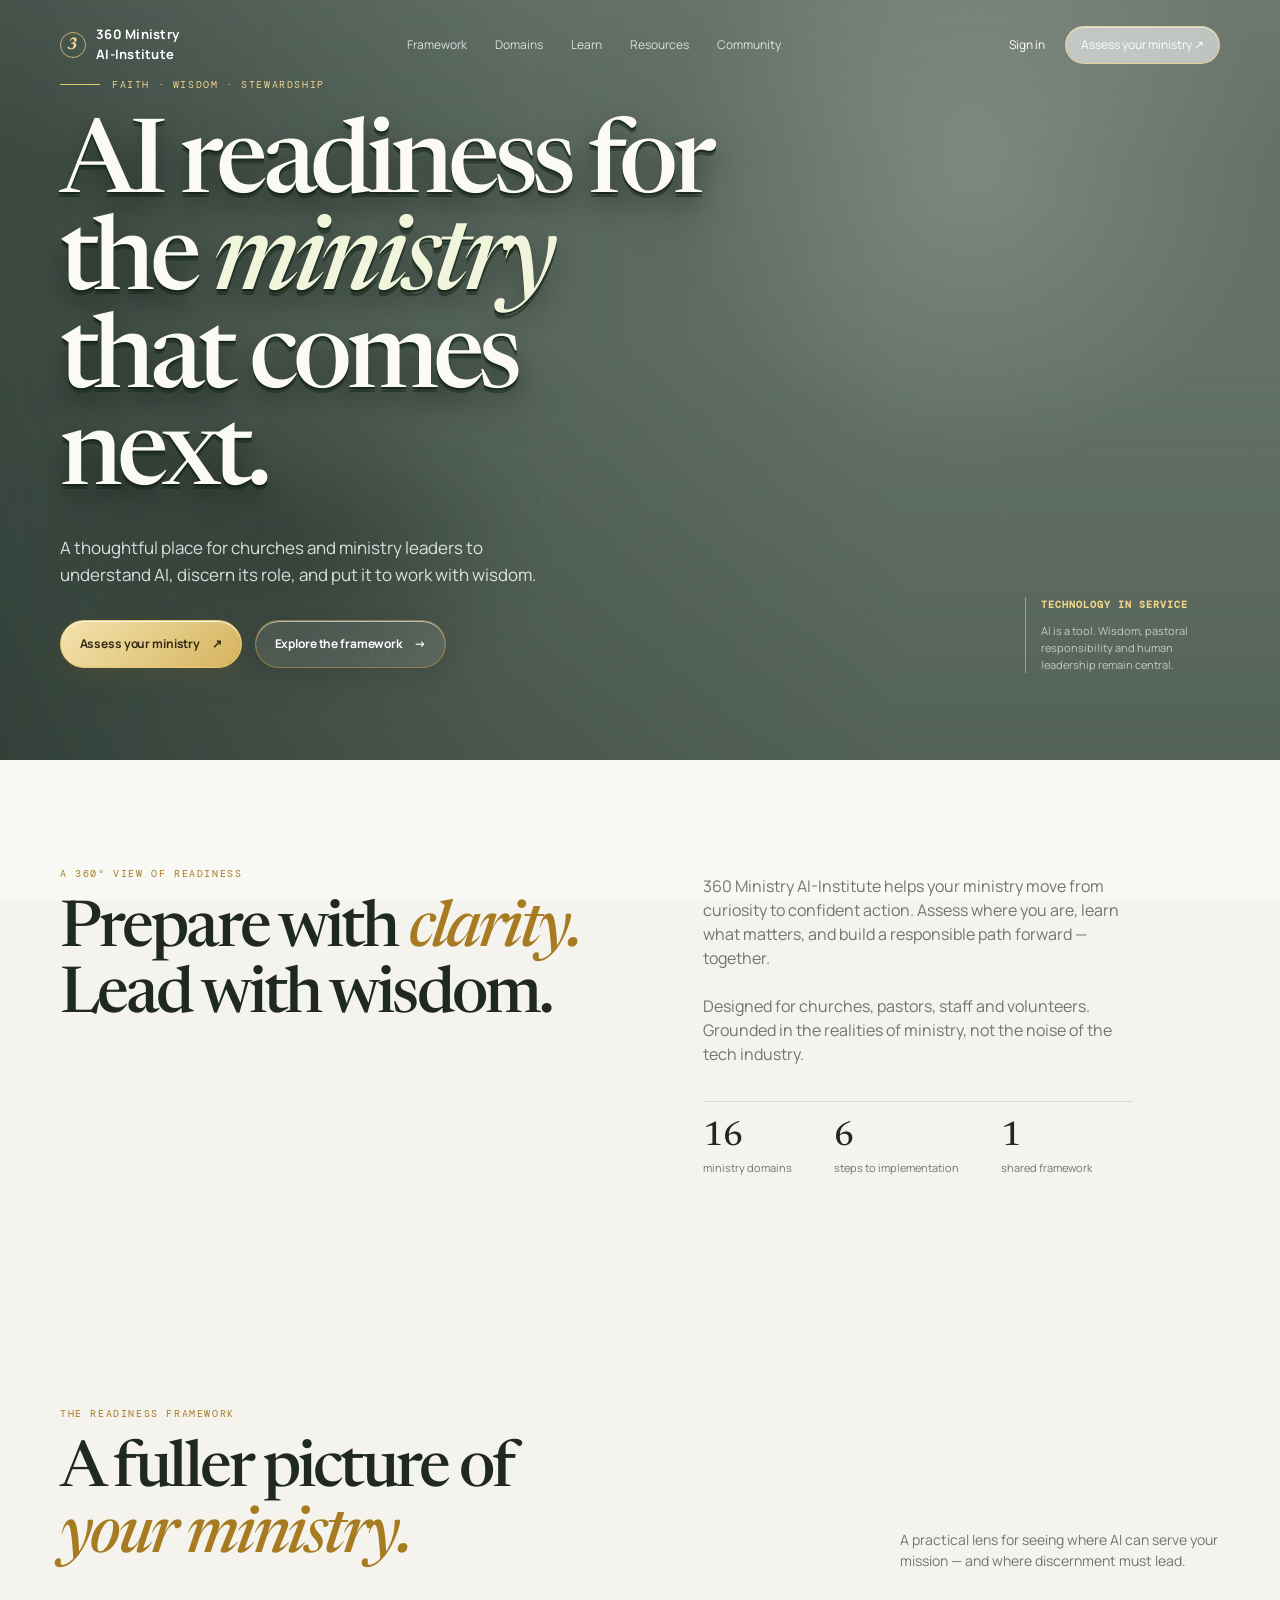
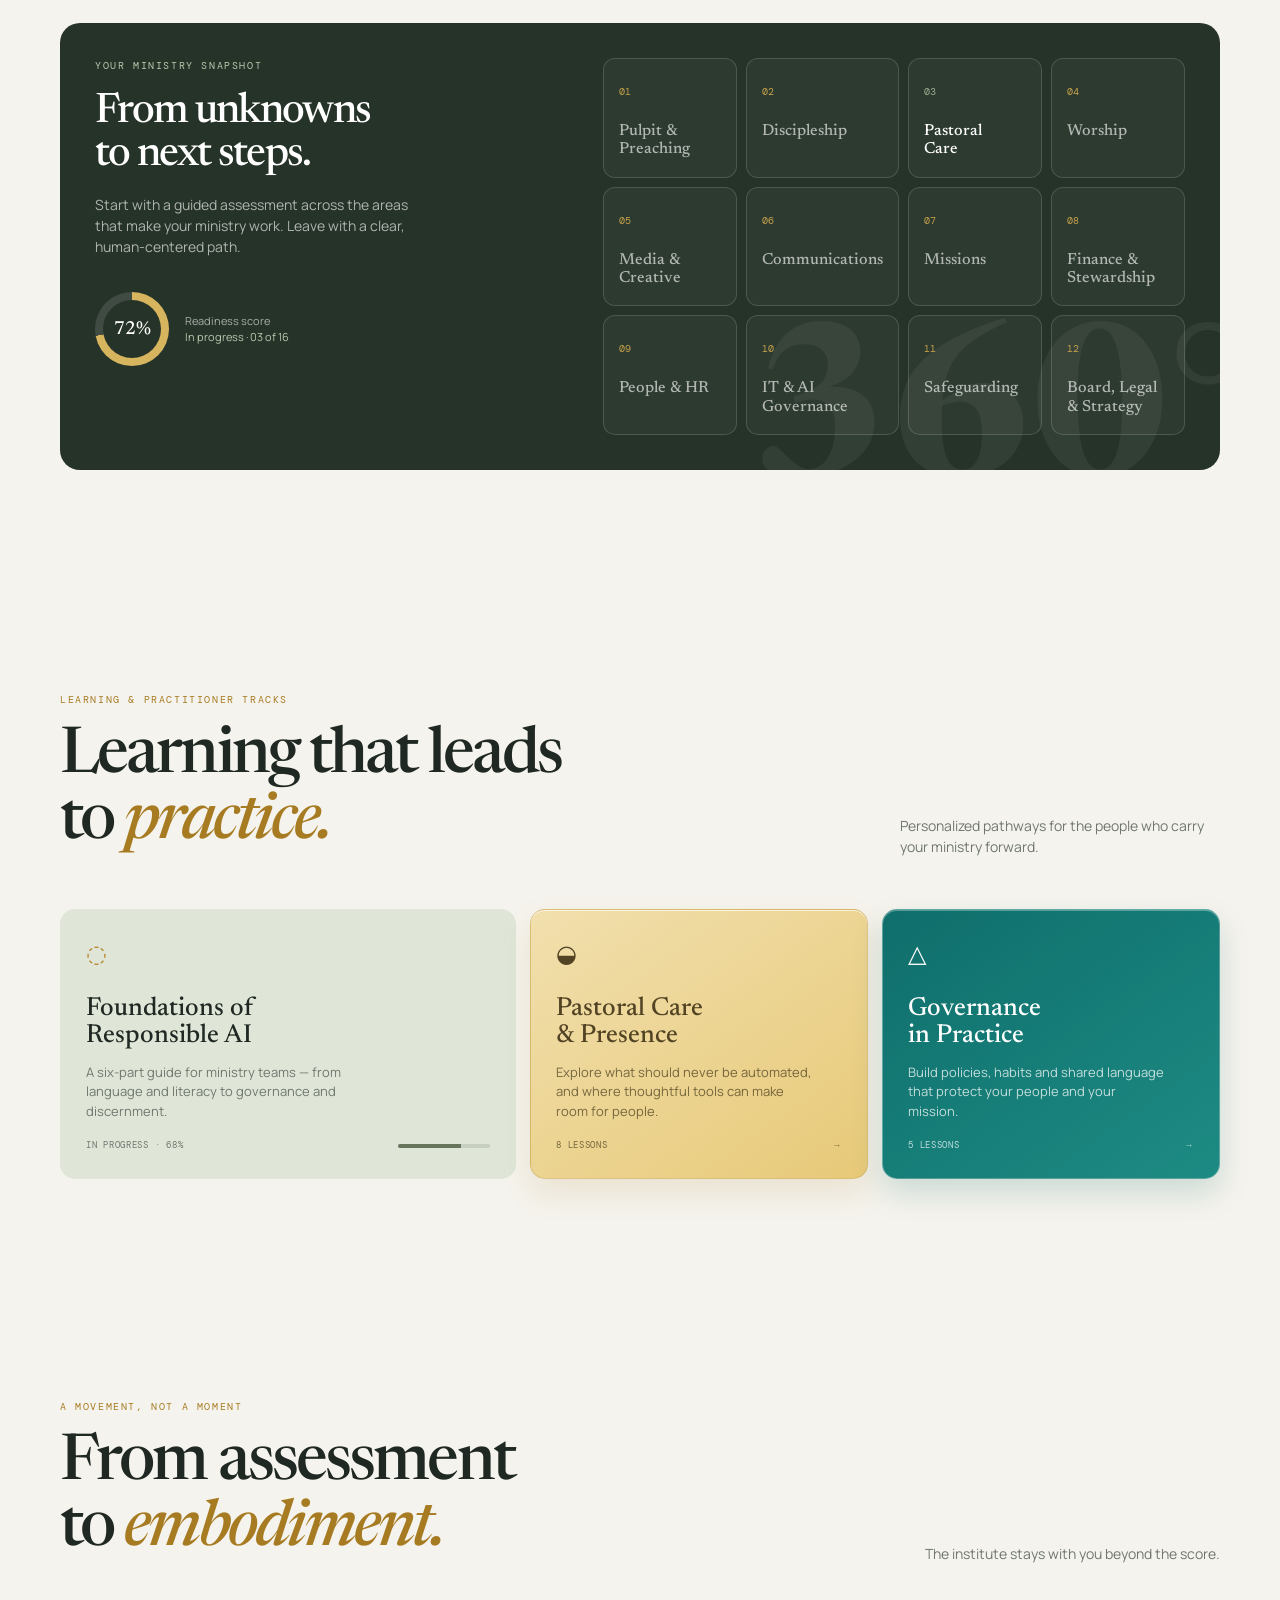
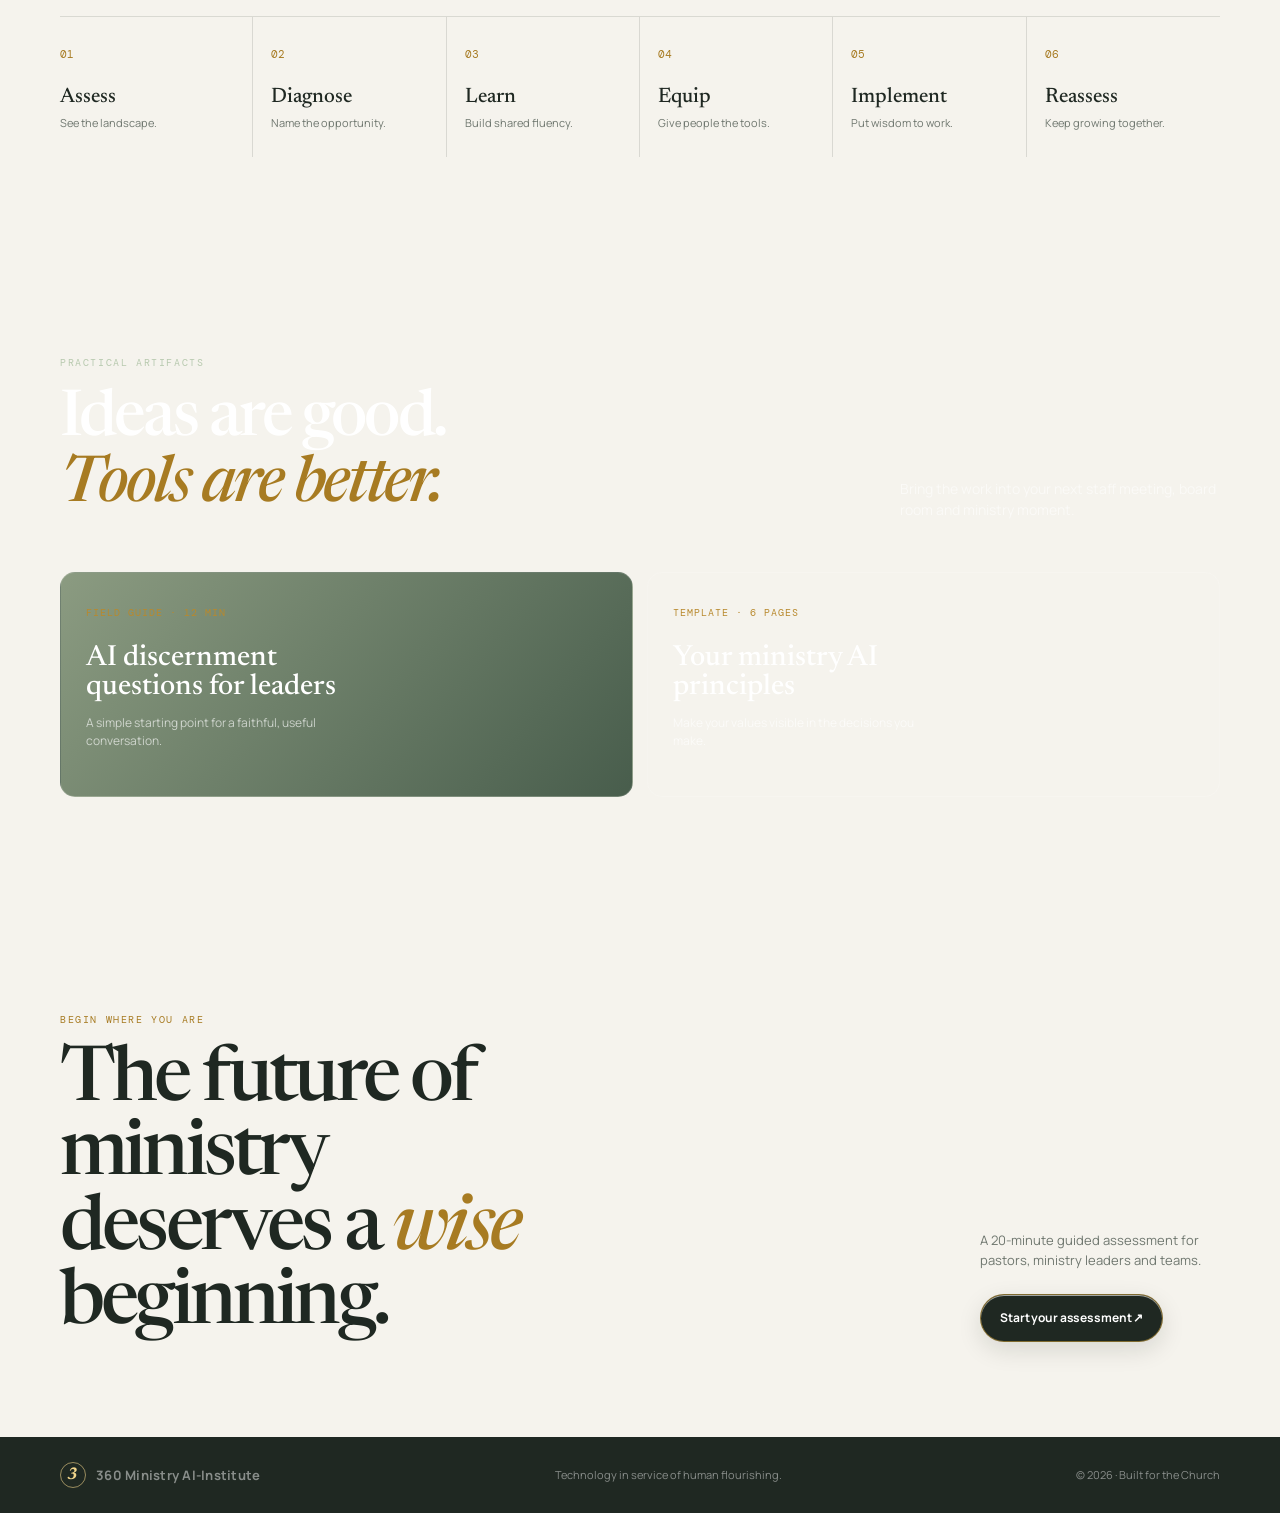
==== index.html @ 53f73e96 "Rename index (10).html to index.html" ====
<!doctype html>
<html lang="en">
<head>
  <meta charset="UTF-8" />
  <meta name="viewport" content="width=device-width, initial-scale=1.0" />
  <title>360 Ministry AI-Institute</title>
  <meta name="description" content="AI readiness for the ministry that comes next." />
  <link rel="preconnect" href="https://fonts.googleapis.com">
  <link rel="preconnect" href="https://fonts.gstatic.com" crossorigin>
  <link href="https://fonts.googleapis.com/css2?family=DM+Mono:wght@400;500&family=Manrope:wght@400;500;600;700&family=Newsreader:opsz,wght@6..72,400;6..72,500;6..72,600;6..72,700&display=swap&display=swap" rel="stylesheet">
  <link rel="stylesheet" href="styles.css">
</head>
<body>
  <header class="hero" id="top">
    <nav><div class="wrap nav-in"><a class="brand" href="#top"><span class="brand-mark">3</span><span>360 Ministry<br>AI-Institute</span></a><div class="links"><a href="#framework">Framework</a><a href="#domains">Domains</a><a href="#learn">Learn</a><a href="#resources">Resources</a><a href="#community">Community</a></div><div class="nav-actions"><a href="#learn">Sign in</a><a class="nav-cta" href="#assess">Assess your ministry ↗</a></div></div></nav>
    <div class="wrap hero-content"><div class="hero-copy"><div class="hero-kicker eyebrow">Faith · Wisdom · Stewardship</div><h1>AI readiness for the <em>ministry</em> that comes next.</h1><p class="hero-desc">A thoughtful place for churches and ministry leaders to understand AI, discern its role, and put it to work with wisdom.</p><div class="actions"><a href="#assess" class="btn btn-primary">Assess your ministry <span>↗</span></a><a href="#framework" class="btn btn-ghost">Explore the framework <span>→</span></a></div></div><div class="hero-note"><strong>Technology in service</strong>AI is a tool. Wisdom, pastoral responsibility and human leadership remain central.</div></div>
  </header>
  <main>
    <section class="intro" id="community"><div class="wrap intro-grid"><div><div class="eyebrow">A 360° view of readiness</div><h2>Prepare with <em>clarity.</em><br>Lead with wisdom.</h2></div><div class="intro-copy"><p>360 Ministry AI-Institute helps your ministry move from curiosity to confident action. Assess where you are, learn what matters, and build a responsible path forward — together.</p><p>Designed for churches, pastors, staff and volunteers. Grounded in the realities of ministry, not the noise of the tech industry.</p><div class="mini-stat"><div><strong>16</strong><span>ministry domains</span></div><div><strong>6</strong><span>steps to implementation</span></div><div><strong>1</strong><span>shared framework</span></div></div></div></div></section>
    <section class="framework" id="framework"><div class="wrap"><div class="section-head"><div><div class="eyebrow">The readiness framework</div><h2>A fuller picture of<br><em>your ministry.</em></h2></div><div class="sub">A practical lens for seeing where AI can serve your mission — and where discernment must lead.</div></div><div class="framework-card"><div><div class="eyebrow" style="color:#b7c9ae">Your ministry snapshot</div><h3>From unknowns<br>to next steps.</h3><p>Start with a guided assessment across the areas that make your ministry work. Leave with a clear, human-centered path.</p><div class="score"><div class="score-ring"><b>72%</b></div><small>Readiness score<br><span style="color:#b7c9ae">In progress · 03 of 16</span></small></div></div><div class="domains" id="domains"><div class="domain"><span class="domain-num">01</span><p>Pulpit &<br>Preaching</p></div><div class="domain"><span class="domain-num">02</span><p>Discipleship</p></div><div class="domain"><span class="domain-num">03</span><p>Pastoral<br>Care</p></div><div class="domain"><span class="domain-num">04</span><p>Worship</p></div><div class="domain"><span class="domain-num">05</span><p>Media &<br>Creative</p></div><div class="domain"><span class="domain-num">06</span><p>Communications</p></div><div class="domain"><span class="domain-num">07</span><p>Missions</p></div><div class="domain"><span class="domain-num">08</span><p>Finance &<br>Stewardship</p></div><div class="domain"><span class="domain-num">09</span><p>People & HR</p></div><div class="domain"><span class="domain-num">10</span><p>IT & AI<br>Governance</p></div><div class="domain"><span class="domain-num">11</span><p>Safeguarding</p></div><div class="domain"><span class="domain-num">12</span><p>Board, Legal<br>& Strategy</p></div></div></div></div></section>
    <section class="tracks" id="learn"><div class="wrap"><div class="section-head"><div><div class="eyebrow">Learning & practitioner tracks</div><h2>Learning that leads<br>to <em>practice.</em></h2></div><div class="sub">Personalized pathways for the people who carry your ministry forward.</div></div><div class="track-grid"><article class="track feature"><div class="track-icon">◌</div><h3>Foundations of<br>Responsible AI</h3><p>A six-part guide for ministry teams — from language and literacy to governance and discernment.</p><div class="track-foot"><span>In progress · 68%</span><span class="progress"><i></i></span></div></article><article class="track"><div class="track-icon">◒</div><h3>Pastoral Care<br>& Presence</h3><p>Explore what should never be automated, and where thoughtful tools can make room for people.</p><div class="track-foot"><span>8 lessons</span><span>→</span></div></article><article class="track"><div class="track-icon">△</div><h3>Governance<br>in Practice</h3><p>Build policies, habits and shared language that protect your people and your mission.</p><div class="track-foot"><span>5 lessons</span><span>→</span></div></article></div></div></section>
    <section class="steps"><div class="wrap"><div class="section-head"><div><div class="eyebrow">A movement, not a moment</div><h2>From assessment<br>to <em>embodiment.</em></h2></div><div class="sub">The institute stays with you beyond the score.</div></div><div class="step-grid"><div class="step"><span class="step-num">01</span><h4>Assess</h4><p>See the landscape.</p></div><div class="step"><span class="step-num">02</span><h4>Diagnose</h4><p>Name the opportunity.</p></div><div class="step"><span class="step-num">03</span><h4>Learn</h4><p>Build shared fluency.</p></div><div class="step"><span class="step-num">04</span><h4>Equip</h4><p>Give people the tools.</p></div><div class="step"><span class="step-num">05</span><h4>Implement</h4><p>Put wisdom to work.</p></div><div class="step"><span class="step-num">06</span><h4>Reassess</h4><p>Keep growing together.</p></div></div></div></section>
    <section class="artifacts" id="resources"><div class="wrap"><div class="section-head"><div><div class="eyebrow" style="color:#b7c9ae">Practical artifacts</div><h2>Ideas are good.<br><em>Tools are better.</em></h2></div><div class="sub" style="color:rgba(255,255,255,.56)">Bring the work into your next staff meeting, board room and ministry moment.</div></div><div class="artifact-grid"><article class="artifact"><span class="tag">FIELD GUIDE · 12 MIN</span><h3>AI discernment questions for leaders</h3><p>A simple starting point for a faithful, useful conversation.</p></article><article class="artifact"><span class="tag">TEMPLATE · 6 PAGES</span><h3>Your ministry AI principles</h3><p>Make your values visible in the decisions you make.</p></article></div></div></section>
    <section class="cta" id="assess"><div class="wrap cta-in"><div><div class="eyebrow">Begin where you are</div><h2>The future of ministry<br>deserves a <em>wise</em> beginning.</h2></div><div class="cta-side">A 20-minute guided assessment for pastors, ministry leaders and teams.<br><a class="btn" href="#top" onclick="alert('Assessment preview coming next.')">Start your assessment ↗</a></div></div></section>
  </main>
  <footer class="footer"><div class="wrap footer-in"><div class="brand"><span class="brand-mark">3</span><span>360 Ministry AI-Institute</span></div><span>Technology in service of human flourishing.</span><span>© 2026 · Built for the Church</span></div></footer>
<script>
const observer = new IntersectionObserver((entries)=>entries.forEach((entry)=>{ if(entry.isIntersecting){ entry.target.classList.add('is-visible'); observer.unobserve(entry.target); } }),{threshold:.12});
document.querySelectorAll('.intro-grid,.framework-card,.track,.step,.artifact,.cta-in').forEach((el,i)=>{el.classList.add('reveal');el.style.transitionDelay=(Math.min(i%4,3)*55)+'ms';observer.observe(el)});
const hero = document.querySelector('.hero:before');
window.addEventListener('scroll',()=>{const y=Math.min(window.scrollY,520);document.documentElement.style.setProperty('--hero-shift',(y*.055)+'px');document.documentElement.style.setProperty('--title-y',(y*-.018)+'px')},{passive:true});
const heroEl=document.querySelector('.hero'); heroEl.addEventListener('pointermove',(e)=>{const r=heroEl.getBoundingClientRect(); const x=((e.clientX-r.left)/r.width-.5)*10; const y=((e.clientY-r.top)/r.height-.5)*6; document.documentElement.style.setProperty('--title-x',x+'px'); document.documentElement.style.setProperty('--title-y',(-Math.min(window.scrollY,520)*.018+y)+'px')}); heroEl.addEventListener('pointerleave',()=>{document.documentElement.style.setProperty('--title-x','0px')});
</script></body>
</html>
---- styles.css ----
:root{--ink:#1f2822;--muted:#6f776f;--paper:#f5f3ed;--cream:#ece9df;--line:rgba(31,40,34,.13);--olive:#66755c;--moss:#9eae91;--white:#fbfaf6;--ease:cubic-bezier(.23,1,.32,1)}
    *{box-sizing:border-box}html{scroll-behavior:smooth}body{margin:0;background:var(--paper);color:var(--ink);font-family:'Manrope',sans-serif;line-height:1.5}a{color:inherit;text-decoration:none}button{font:inherit;cursor:pointer} .wrap{width:min(1160px,calc(100% - 48px));margin:auto}
    .eyebrow{font-family:'DM Mono',monospace;text-transform:uppercase;letter-spacing:.16em;font-size:10px;color:var(--muted)}
    nav{position:absolute;z-index:5;top:0;left:0;right:0;padding:25px 0;color:#fff}.nav-in{display:flex;align-items:center;justify-content:space-between}.brand{display:flex;align-items:center;gap:10px;font-size:13px;font-weight:700;letter-spacing:.02em}.brand-mark{width:26px;height:26px;border:1px solid rgba(255,255,255,.55);border-radius:50%;display:grid;place-items:center;font-family:'Newsreader',serif;font-style:italic;font-size:17px}.links{display:flex;gap:28px;font-size:12px;color:rgba(255,255,255,.78)}.links a:hover{color:#fff}.nav-actions{display:flex;align-items:center;gap:20px;font-size:12px}.nav-cta{border:1px solid rgba(255,255,255,.55);padding:9px 15px;border-radius:999px;background:rgba(255,255,255,.56);backdrop-filter:blur(15px);box-shadow:inset 0 1px 0 rgba(255,255,255,.46);transition:.2s var(--ease)}.nav-cta:hover{background:#fff;color:var(--ink)}
    .hero{min-height:760px;position:relative;overflow:hidden;color:#fff;background:#66746a}.hero:before{content:"";position:absolute;inset:0;background-image:linear-gradient(90deg,rgba(13,26,21,.48) 0%,rgba(13,26,21,.16) 40%,rgba(13,26,21,.02) 70%),linear-gradient(0deg,rgba(12,24,18,.18),transparent 55%),url('assets/hero-coastal-sheep.jpeg');background-size:cover;background-position:center center;filter:saturate(1.08) contrast(1.02);transform:translate3d(0,var(--hero-shift,0px),0) scale(1.025);will-change:transform}.hero:after{content:"";position:absolute;inset:0;background:radial-gradient(circle at 76% 22%,rgba(255,255,255,.16),transparent 27%),linear-gradient(180deg,rgba(255,255,255,.06),transparent 22%);pointer-events:none}.hero-content{position:relative;z-index:1;min-height:760px;display:flex;align-items:flex-end;padding-bottom:92px}.hero-copy{max-width:660px;position:relative}.hero-copy:after{content:"";position:absolute;z-index:-1;left:-34px;bottom:-28px;width:520px;height:300px;background:radial-gradient(ellipse,rgba(13,24,17,.28),transparent 68%);filter:blur(18px);pointer-events:none}.hero-kicker{display:flex;align-items:center;gap:12px;margin-bottom:28px;color:rgba(33,49,39,.74)}.hero-kicker:before{content:"";width:40px;height:1px;background:rgba(255,255,255,.62)}h1{font-family:'Newsreader',serif;font-size:clamp(56px,8vw,106px);line-height:.95;letter-spacing:-.055em;font-weight:500;margin:0 0 26px;max-width:700px;color:#fbfaf4;text-shadow:0 2px 0 rgba(18,35,22,.82),0 5px 0 rgba(18,35,22,.48),0 13px 24px rgba(5,18,10,.38),0 25px 48px rgba(5,18,10,.22);transform:translate3d(var(--title-x,0px),var(--title-y,0px),0);transition:transform .12s ease-out;will-change:transform}h1 em{font-weight:500;color:#f1f5db;text-shadow:0 2px 0 rgba(18,35,22,.84),0 6px 0 rgba(18,35,22,.50),0 14px 28px rgba(5,18,10,.40)}.hero-desc{font-size:17px;line-height:1.55;color:rgba(255,255,255,.82);max-width:500px;margin:0 0 32px}.actions{display:flex;gap:12px;flex-wrap:wrap}.btn{position:relative;isolation:isolate;overflow:hidden;border:1px solid rgba(255,255,255,.48);border-radius:999px;padding:14px 19px;display:inline-flex;align-items:center;gap:12px;font-size:12px;font-weight:700;letter-spacing:-.01em;background:rgba(255,255,255,.16);backdrop-filter:blur(18px) saturate(135%);-webkit-backdrop-filter:blur(18px) saturate(135%);box-shadow:inset 0 1px 0 rgba(255,255,255,.58),inset 0 -1px 0 rgba(24,40,27,.12),0 8px 24px rgba(16,25,18,.12);transition:transform .16s var(--ease),background .2s,box-shadow .2s}.btn:before{content:"";position:absolute;z-index:-1;inset:-40% 48% -40% -30%;background:linear-gradient(115deg,transparent,rgba(255,255,255,.62),transparent);transform:translateX(-120%) rotate(12deg);transition:transform .5s var(--ease)}.btn:hover:before{transform:translateX(260%) rotate(12deg)}.btn:active{transform:scale(.97)}.btn-primary{background:rgba(250,249,242,.78);color:var(--ink);border-color:rgba(255,255,255,.72)}.btn-primary:hover{background:rgba(255,255,255,.92);transform:translateY(-2px);box-shadow:inset 0 1px 0 #fff,0 12px 28px rgba(12,22,14,.18)}.btn-ghost{color:#fff;background:rgba(255,255,255,.10)}.btn-ghost:hover{background:rgba(255,255,255,.22);transform:translateY(-2px)}.hero-note{position:absolute;right:0;bottom:87px;width:195px;font-size:11px;color:rgba(255,255,255,.65);line-height:1.55;border-left:1px solid rgba(255,255,255,.38);padding-left:15px}.hero-note strong{display:block;color:#fff;font-family:'DM Mono';font-size:10px;letter-spacing:.1em;text-transform:uppercase;margin-bottom:9px}
    .intro{padding:106px 0 118px;background-image:linear-gradient(rgba(249,250,245,.90),rgba(249,250,245,.90)),url('assets/pinterest-tropical-white.jpg');background-size:cover;background-position:center;background-attachment:fixed}.reveal{opacity:0;transform:translateY(24px);transition:opacity .75s var(--ease),transform .75s var(--ease)}.reveal.is-visible{opacity:1;transform:none}.intro-grid{display:grid;grid-template-columns:1.05fr 1fr;gap:100px;align-items:start}.intro h2,.section-head h2{font:500 clamp(38px,5vw,66px)/1.03 'Newsreader',serif;letter-spacing:-.045em;margin:18px 0 0}.intro h2 em,.section-head h2 em{color:var(--olive)}.intro-copy{padding-top:8px;color:var(--muted);font-size:16px;max-width:430px}.intro-copy p{margin:0 0 24px}.mini-stat{border-top:1px solid var(--line);padding-top:18px;display:flex;gap:42px;margin-top:35px}.mini-stat strong{font:500 34px 'Newsreader';display:block;color:var(--ink)}.mini-stat span{font-size:11px;color:var(--muted)}
    .framework{background-image:linear-gradient(rgba(236,239,230,.88),rgba(236,239,230,.88)),url('assets/pinterest-tropical-white.jpg');background-size:cover;background-position:center;background-attachment:fixed;padding:110px 0}.section-head{display:flex;justify-content:space-between;align-items:flex-end;gap:40px;margin-bottom:52px}.section-head .sub{max-width:320px;color:var(--muted);font-size:14px}.framework-card{background:#263329;color:#fff;border-radius:20px;padding:35px;display:grid;grid-template-columns:1fr 1.3fr;gap:60px;overflow:hidden;position:relative}.framework-card:after{content:"360°";position:absolute;right:-26px;bottom:-60px;font:700 210px/1 'Newsreader';color:rgba(190,205,186,.08)}.framework-card h3{font:500 42px/1.02 'Newsreader';letter-spacing:-.04em;margin:18px 0}.framework-card p{color:rgba(255,255,255,.63);max-width:320px;font-size:14px}.score{display:flex;align-items:center;gap:16px;margin-top:35px}.score-ring{width:74px;height:74px;border-radius:50%;background:conic-gradient(var(--moss) 0 72%,rgba(255,255,255,.12) 72%);display:grid;place-items:center;position:relative}.score-ring:after{content:"";position:absolute;inset:8px;border-radius:50%;background:#263329}.score-ring b{position:relative;z-index:1;font:500 19px 'Newsreader'}.score small{font-size:11px;color:rgba(255,255,255,.6);max-width:120px}.domains{display:grid;grid-template-columns:repeat(4,1fr);gap:9px;position:relative;z-index:1}.domain{border:1px solid rgba(255,255,255,.15);border-radius:12px;padding:18px 15px;min-height:111px;background:rgba(255,255,255,.035);transition:.22s var(--ease)}.domain:hover{background:rgba(255,255,255,.1);transform:translateY(-3px)}.domain-num{font-family:'DM Mono';font-size:10px;color:var(--moss)}.domain p{font:500 16px/1.15 'Newsreader';margin:21px 0 0}
/* Ministry-specific color cues */
.domain:nth-child(3){background:linear-gradient(145deg,#0f6e6b,#155b5d);border-color:rgba(239,201,92,.72);box-shadow:inset 0 1px 0 rgba(255,255,255,.22),0 9px 24px rgba(15,110,107,.18)}
.domain:nth-child(3) .domain-num{color:#f3cf6c}.domain:nth-child(3) p{color:#fffdf2}
.track:nth-child(3){background:linear-gradient(145deg,#3f365e,#62507d);border-color:rgba(255,255,255,.22);box-shadow:inset 0 1px 0 rgba(255,255,255,.35),0 14px 30px rgba(63,54,94,.16)}
.track:nth-child(3) .track-icon,.track:nth-child(3) h3{color:#fff}.track:nth-child(3) p,.track:nth-child(3) .track-foot{color:rgba(255,255,255,.72)}
    .tracks{padding:112px 0;background-image:linear-gradient(rgba(248,249,244,.90),rgba(248,249,244,.90)),url('assets/pinterest-tropical-white.jpg');background-size:cover;background-position:center;background-attachment:fixed}.track-grid{display:grid;grid-template-columns:1.35fr 1fr 1fr;gap:14px}.track{border:1px solid var(--line);border-radius:15px;padding:25px;background:#fdfcf8;min-height:270px;display:flex;flex-direction:column;transition:.22s var(--ease)}.track:hover{transform:translateY(-5px);box-shadow:0 17px 35px rgba(40,50,40,.08)}.track.feature{background:#dfe6d8;border-color:transparent}.track-icon{font-size:24px;color:var(--olive);margin-bottom:25px}.track h3{font:500 26px/1.05 'Newsreader';margin:0 0 12px}.track p{font-size:13px;color:var(--muted);margin:0;max-width:260px}.track-foot{display:flex;justify-content:space-between;align-items:center;margin-top:auto;font-family:'DM Mono';font-size:9px;color:var(--muted);text-transform:uppercase;letter-spacing:.08em}.progress{width:92px;height:4px;background:rgba(31,40,34,.12);border-radius:10px;overflow:hidden}.progress i{display:block;height:100%;background:var(--olive);width:68%}
    .steps{padding:108px 0;background-image:linear-gradient(rgba(249,250,245,.90),rgba(249,250,245,.90)),url('assets/pinterest-tropical-white.jpg');background-size:cover;background-position:center;background-attachment:fixed}.step-grid{display:grid;grid-template-columns:repeat(6,1fr);gap:0;border-top:1px solid var(--line);margin-top:50px}.step{padding:23px 20px 0 0;border-right:1px solid var(--line);min-height:140px}.step:not(:first-child){padding-left:18px}.step:last-child{border-right:0}.step-num{font:11px 'DM Mono';color:var(--olive)}.step h4{font:500 21px 'Newsreader';margin:23px 0 7px}.step p{font-size:11px;color:var(--muted);margin:0;line-height:1.4}.artifacts{padding:90px 0 110px;background-image:linear-gradient(rgba(31,49,38,.88),rgba(31,49,38,.88)),url('assets/pinterest-tropical-white.jpg');background-size:cover;background-position:center;background-attachment:fixed;color:#fff}.artifact-grid{display:grid;grid-template-columns:1fr 1fr;gap:14px;margin-top:46px}.artifact{min-height:225px;border:1px solid rgba(255,255,255,.15);border-radius:15px;padding:25px;position:relative;overflow:hidden}.artifact:first-child{background:linear-gradient(130deg,#8b9b81,#485d4c)}.artifact h3{font:500 29px 'Newsreader';margin:22px 0 9px;max-width:290px}.artifact p{font-size:12px;color:rgba(255,255,255,.64);max-width:270px}.artifact .tag{font:10px 'DM Mono';letter-spacing:.1em;color:#d7e4d0}.cta{padding:105px 0 95px;background-image:linear-gradient(rgba(222,231,214,.90),rgba(222,231,214,.90)),url('assets/pinterest-tropical-white.jpg');background-size:cover;background-position:center;background-attachment:fixed}.cta-in{display:flex;justify-content:space-between;align-items:flex-end;gap:50px}.cta h2{font:500 clamp(42px,6vw,76px)/.98 'Newsreader';letter-spacing:-.05em;margin:18px 0 0;max-width:650px}.cta h2 em{color:var(--olive)}.cta-side{max-width:240px;color:var(--muted);font-size:13px}.cta .btn{background:var(--ink);color:#fff;margin-top:24px}.footer{background:var(--ink);color:#fff;padding:25px 0;font-size:11px}.footer-in{display:flex;justify-content:space-between;gap:20px;align-items:center}.footer .brand-mark{border-color:rgba(255,255,255,.35)}.footer span{color:rgba(255,255,255,.47)}
    @media(max-width:800px){.wrap{width:min(100% - 34px,560px)}.links{display:none}.hero,.hero-content{min-height:720px}.hero-note{display:none}.intro-grid,.framework-card,.track-grid,.artifact-grid,.cta-in{grid-template-columns:1fr;display:grid;gap:32px}.intro{padding:75px 0}.framework,.tracks,.steps{padding:78px 0}.section-head{display:block;margin-bottom:30px}.section-head .sub{margin-top:18px}.domains{grid-template-columns:repeat(2,1fr)}.step-grid{grid-template-columns:repeat(2,1fr);border-bottom:1px solid var(--line)}.step{border-bottom:1px solid var(--line);padding-bottom:22px}.step:nth-child(odd){padding-left:0}.step:nth-child(even){padding-left:18px}.step:nth-child(2){border-right:0}.step:nth-child(6){border-right:0}.footer-in{align-items:flex-start;flex-direction:column}.cta-in{display:block}.cta-side{margin-top:30px}}
    @media(prefers-reduced-motion:no-preference){.hero-copy{animation:rise .7s var(--ease) both}.hero-note{animation:rise .9s .15s var(--ease) both}@keyframes rise{from{opacity:0;transform:translateY(18px)}to{opacity:1;transform:none}}}
  /* Corrected learning track palette */
.track:nth-child(2){background:linear-gradient(145deg,#f1dfad,#e7c978);border-color:rgba(168,126,39,.28);box-shadow:inset 0 1px 0 rgba(255,255,255,.72),0 14px 30px rgba(168,126,39,.14)}
.track:nth-child(2) .track-icon,.track:nth-child(2) h3{color:#514323}.track:nth-child(2) p,.track:nth-child(2) .track-foot{color:rgba(67,55,25,.70)}
.track:nth-child(3){background:linear-gradient(145deg,#0f6e6b,#1d8b83);border-color:rgba(255,255,255,.30);box-shadow:inset 0 1px 0 rgba(255,255,255,.30),0 14px 30px rgba(15,110,107,.18)}
.track:nth-child(3) .track-icon,.track:nth-child(3) h3{color:#fff}.track:nth-child(3) p,.track:nth-child(3) .track-foot{color:rgba(255,255,255,.74)}
/* return the Pastoral Care framework domain tile to the standard system */
.domain:nth-child(3){background:rgba(255,255,255,.035);border-color:rgba(255,255,255,.15);box-shadow:none}.domain:nth-child(3) .domain-num{color:var(--moss)}.domain:nth-child(3) p{color:inherit}
/* Site-wide gold accent system */
:root{--gold:#c79b3b;--gold-light:#f1d58a;--gold-soft:#ead39a}
.eyebrow{color:#a77b22}
.hero .eyebrow{color:#f1d58a}
.hero-kicker:before{background:#e7c66f}
.brand-mark{border-color:rgba(241,213,138,.72);color:#f1d58a}
.nav-cta{border-color:rgba(241,213,138,.72)}
.nav-cta:hover{background:#f1d58a;color:#263329}
.btn{border-color:rgba(199,155,59,.58)}
.btn-primary{background:linear-gradient(135deg,#f4e3ad,#d6b45f);color:#332a16;border-color:#e5c775;box-shadow:inset 0 1px 0 rgba(255,255,255,.82),0 8px 24px rgba(145,105,25,.16)}
.btn-primary:hover{background:linear-gradient(135deg,#faedc4,#e0c16e);box-shadow:inset 0 1px 0 #fff,0 12px 28px rgba(145,105,25,.23)}
.btn-ghost:hover{border-color:#e5c775;color:#f5dda0;box-shadow:inset 0 1px 0 rgba(255,255,255,.25),0 8px 24px rgba(145,105,25,.14)}
.hero-note strong{color:#f1d58a}
.intro h2 em,.section-head h2 em,.cta h2 em{color:#a77b22}
.track-icon,.artifact .tag{color:#b8892d}
.score-ring{background:conic-gradient(#d7b45e 0 72%,rgba(255,255,255,.12) 72%)}
.step-num{color:#a77b22}
.domain-num{color:#c9a34c}
.footer .brand-mark{color:#f1d58a;border-color:rgba(241,213,138,.58)}
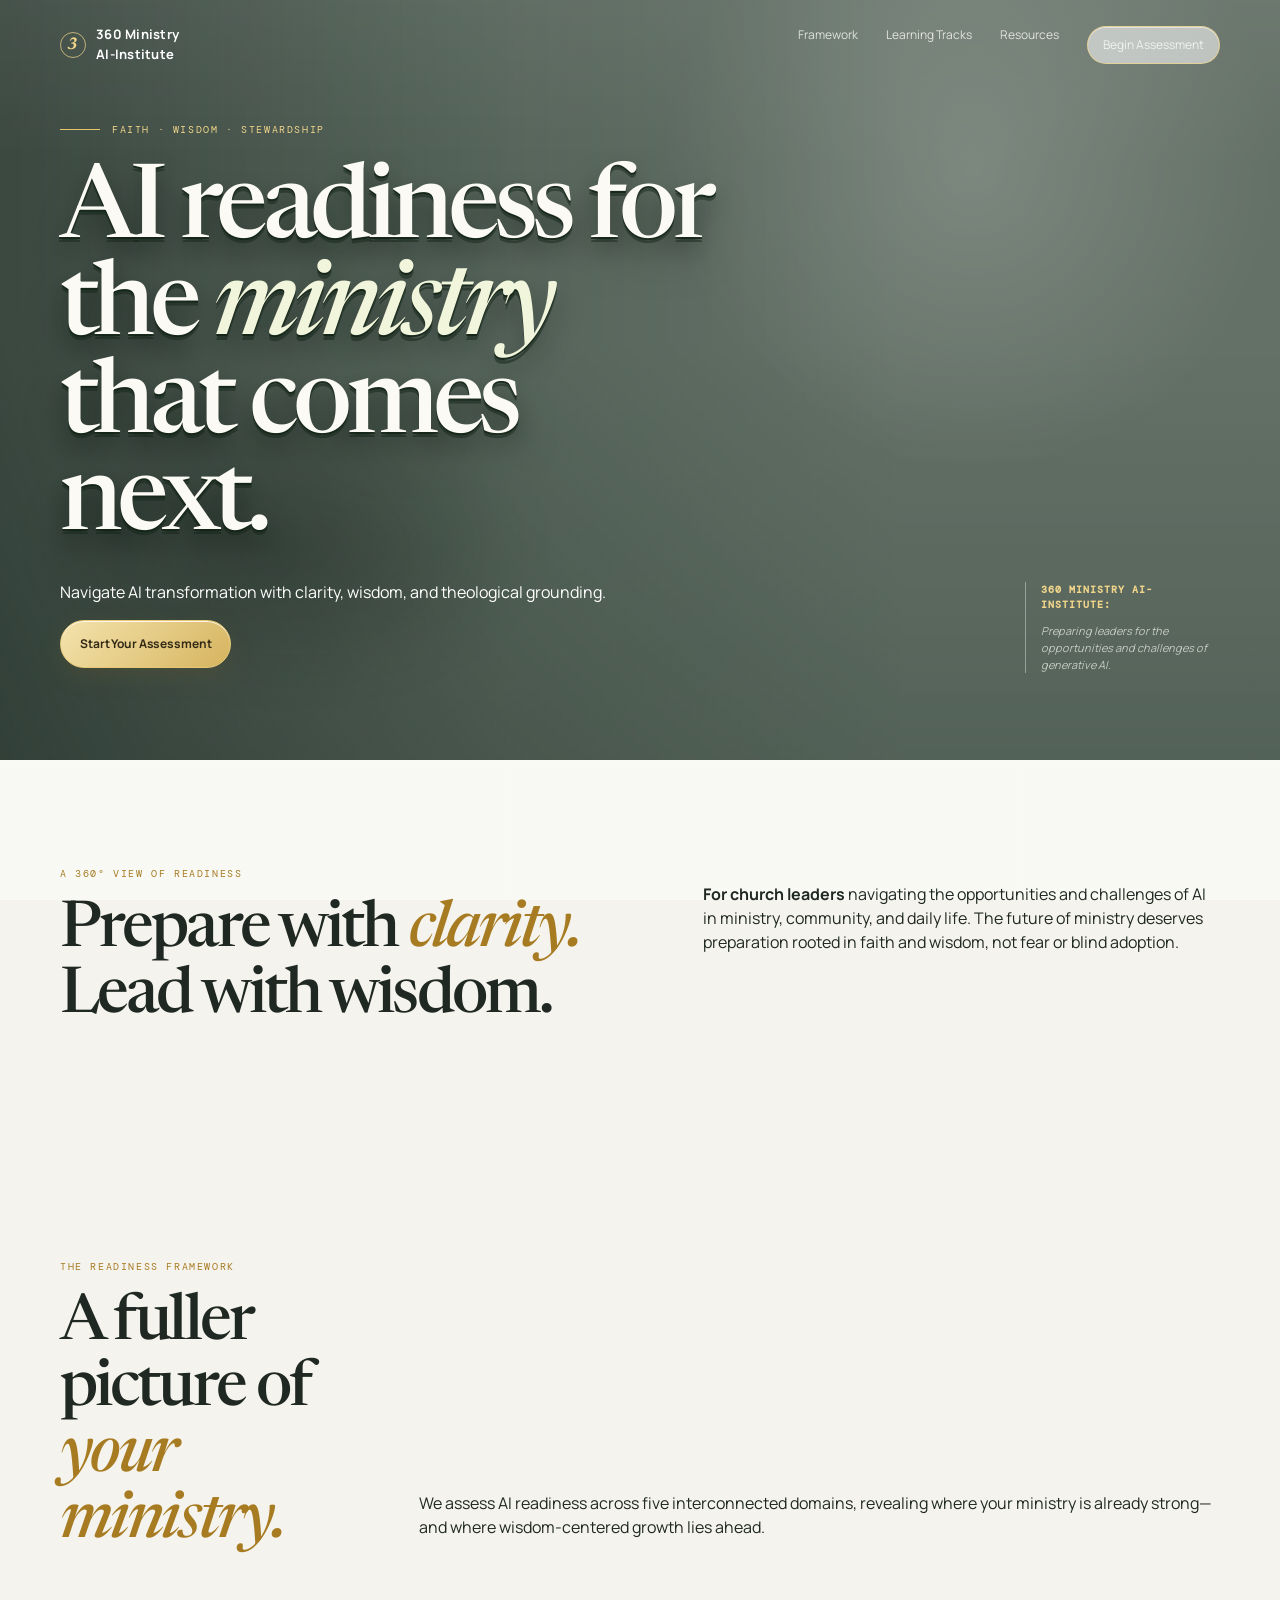
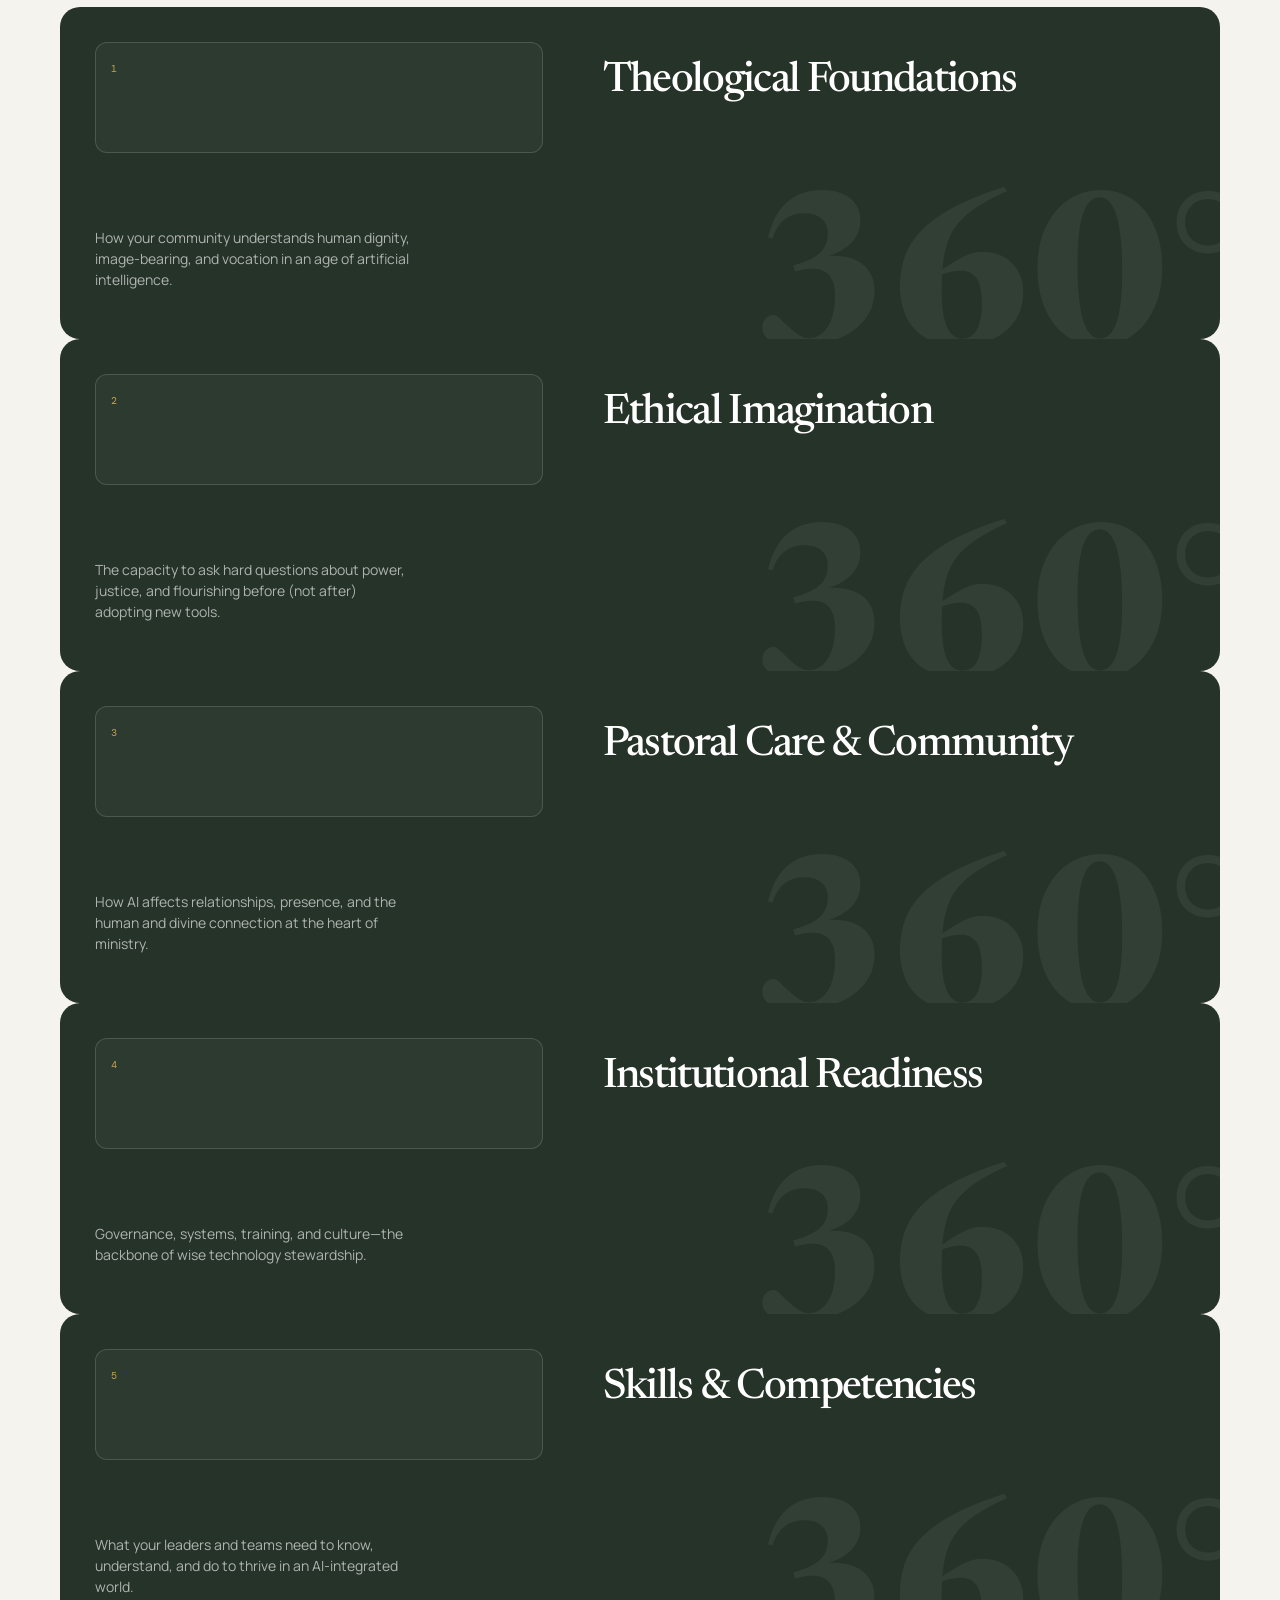
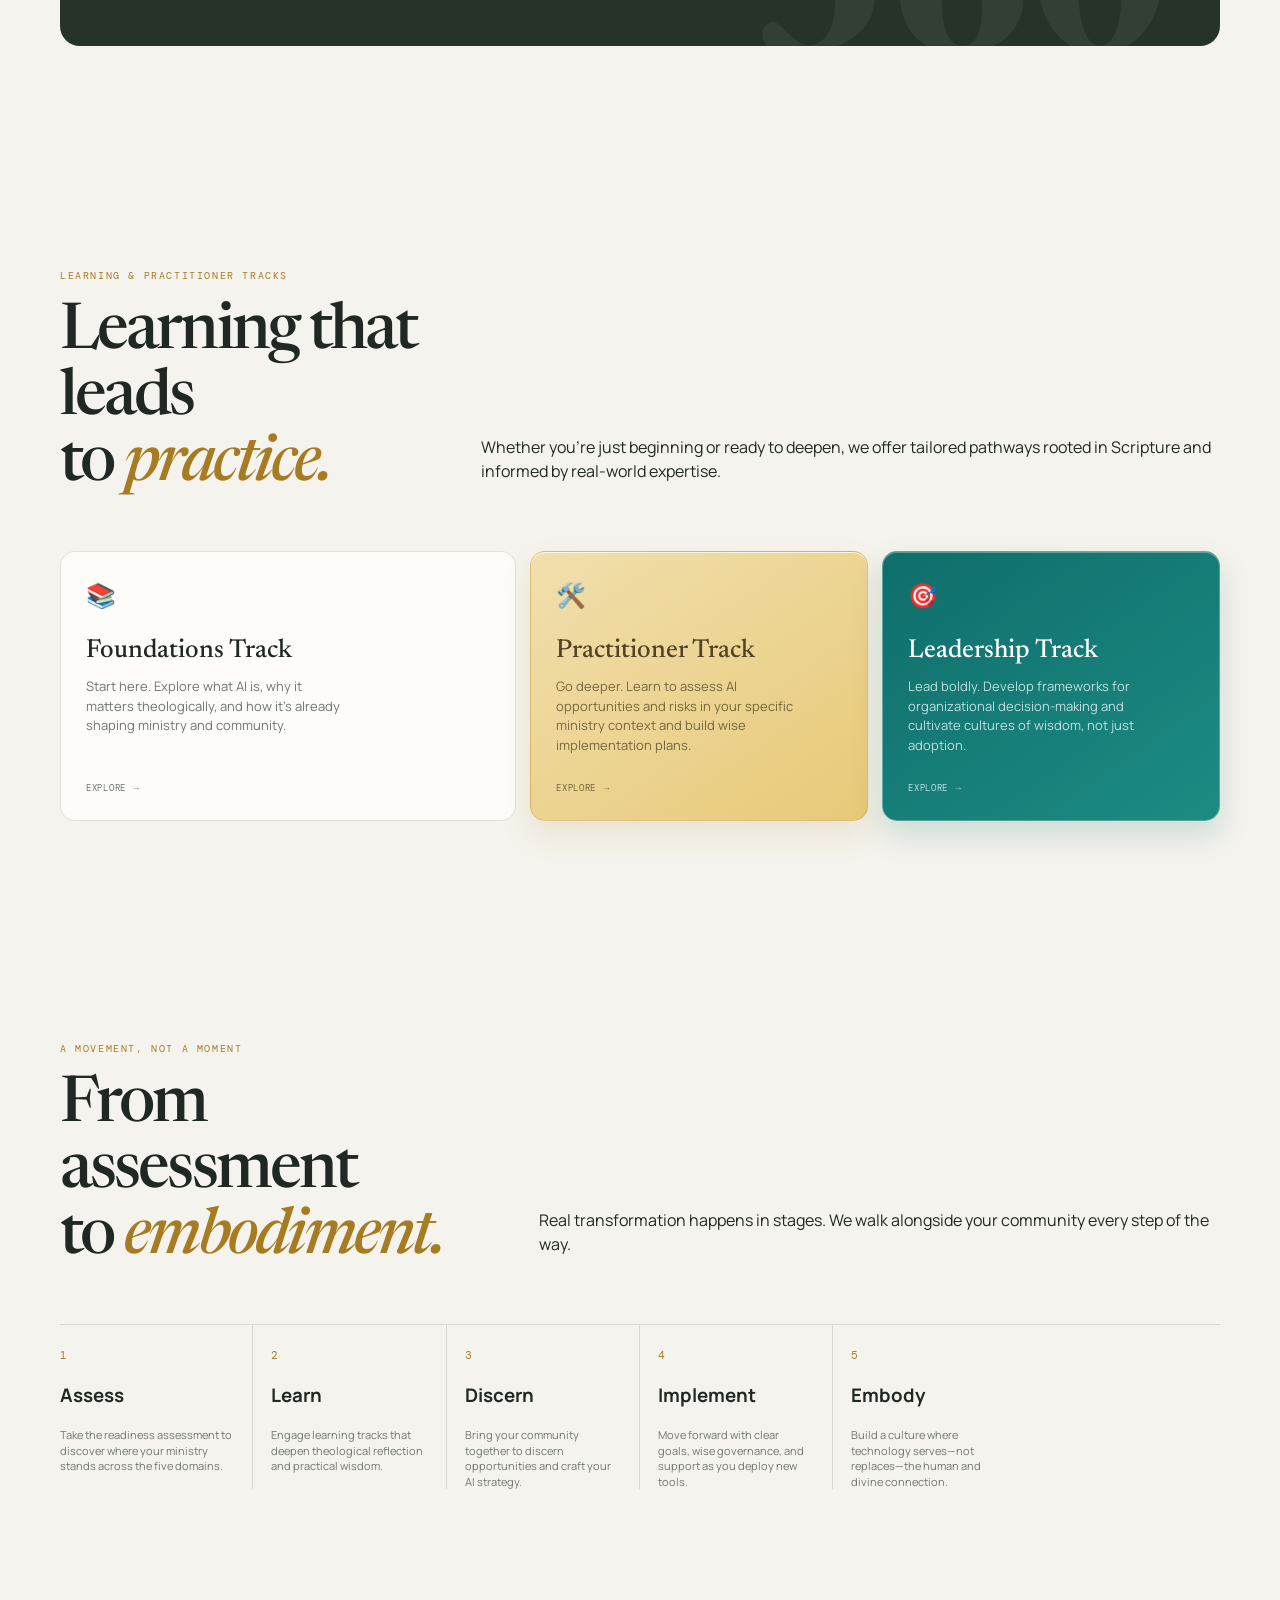
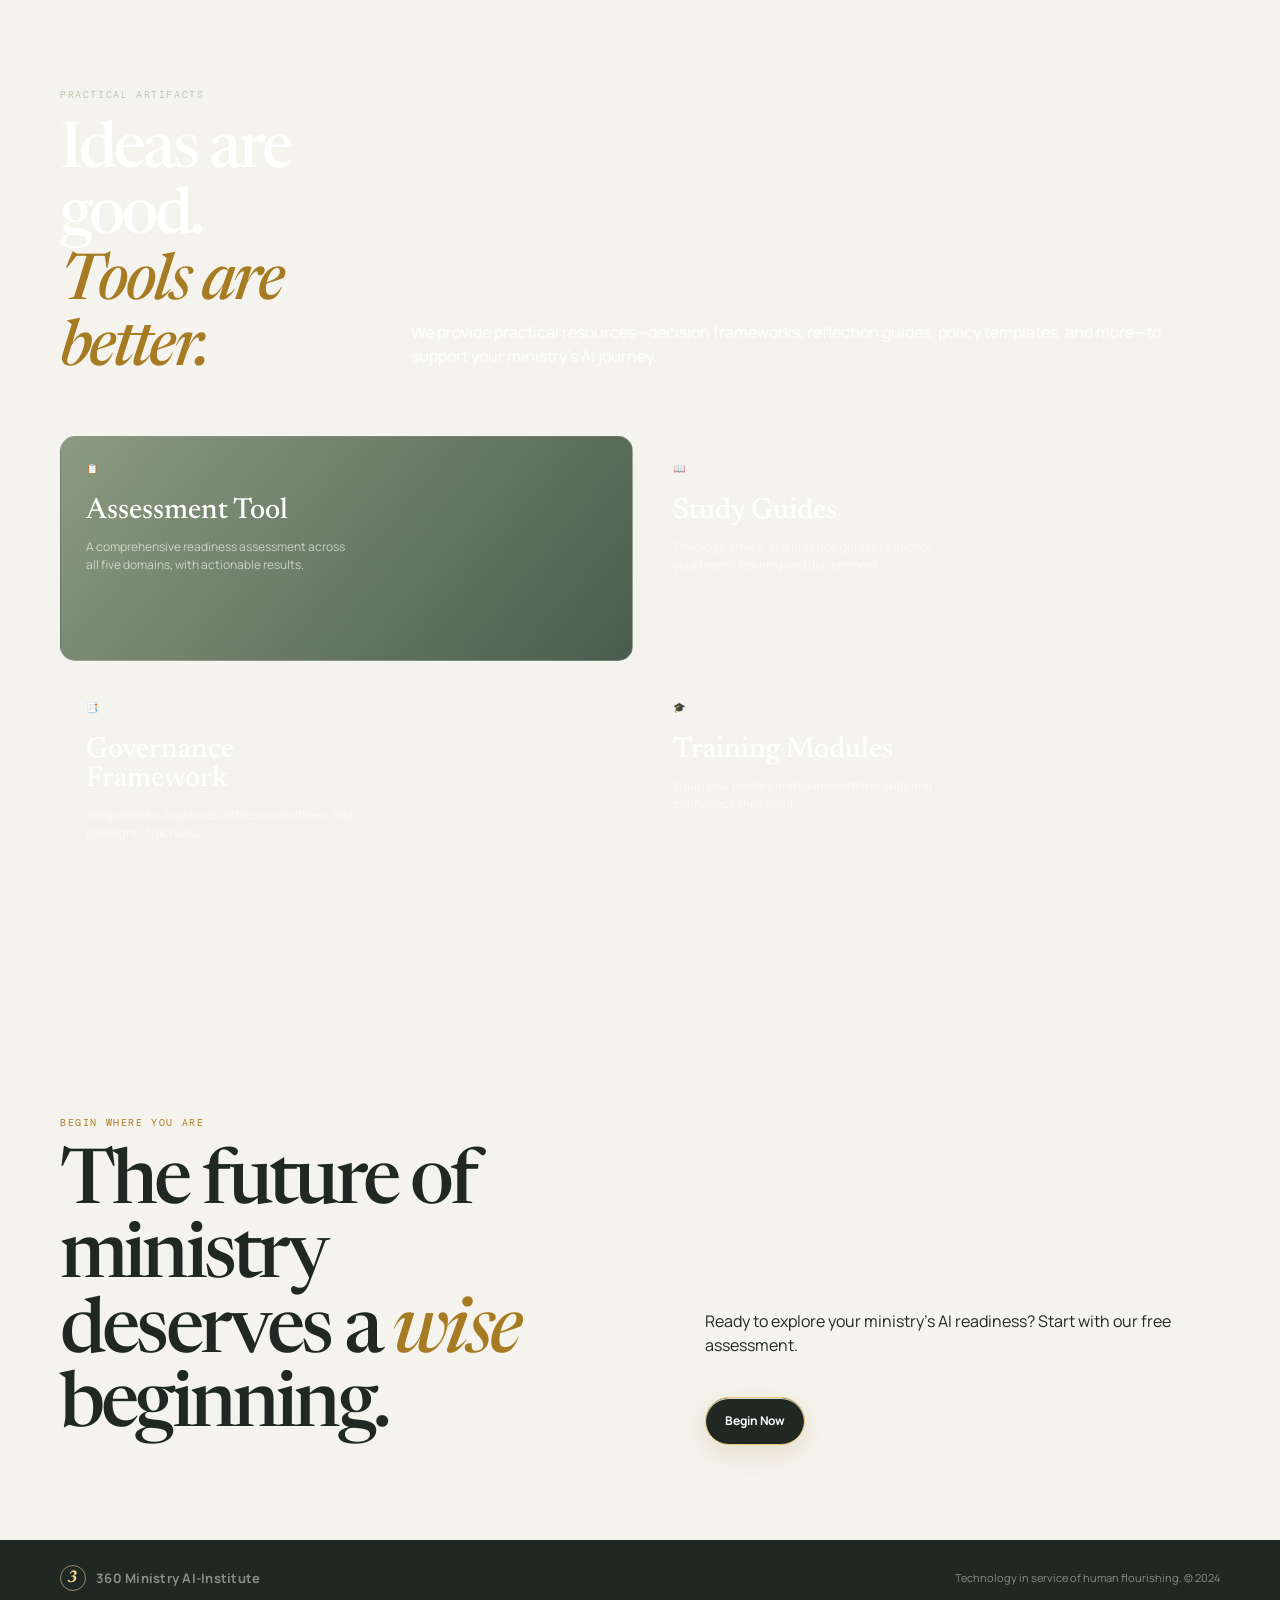
==== commit 83934dc8: "Fix CSS and HTML paths for Vercel deployment - remove assets/ prefix from background images" ====
--- a/index.html
+++ b/index.html
@@ -12,23 +12,23 @@
 </head>
 <body>
   <header class="hero" id="top">
-    <nav><div class="wrap nav-in"><a class="brand" href="#top"><span class="brand-mark">3</span><span>360 Ministry<br>AI-Institute</span></a><div class="links"><a href="#framework">Framework</a><a href="#domains">Domains</a><a href="#learn">Learn</a><a href="#resources">Resources</a><a href="#community">Community</a></div><div class="nav-actions"><a href="#learn">Sign in</a><a class="nav-cta" href="#assess">Assess your ministry ↗</a></div></div></nav>
-    <div class="wrap hero-content"><div class="hero-copy"><div class="hero-kicker eyebrow">Faith · Wisdom · Stewardship</div><h1>AI readiness for the <em>ministry</em> that comes next.</h1><p class="hero-desc">A thoughtful place for churches and ministry leaders to understand AI, discern its role, and put it to work with wisdom.</p><div class="actions"><a href="#assess" class="btn btn-primary">Assess your ministry <span>↗</span></a><a href="#framework" class="btn btn-ghost">Explore the framework <span>→</span></a></div></div><div class="hero-note"><strong>Technology in service</strong>AI is a tool. Wisdom, pastoral responsibility and human leadership remain central.</div></div>
+    <nav><div class="wrap nav-in"><a class="brand" href="#top"><span class="brand-mark">3</span><span>360 Ministry<br>AI-Institute</span></a><div class="links"><a href="#framework">Framework</a><a href="#learn">Learning Tracks</a><a href="#resources">Resources</a><a href="#assess" class="nav-cta">Begin Assessment</a></div></div></nav>
+    <div class="wrap hero-content"><div class="hero-copy"><div class="hero-kicker eyebrow">Faith · Wisdom · Stewardship</div><h1>AI readiness for the <em>ministry</em> that comes next.</h1><p class="hero-lede">Navigate AI transformation with clarity, wisdom, and theological grounding.</p><a href="#assess" class="btn btn-primary">Start Your Assessment</a></div><div class="hero-note"><strong>360 Ministry AI-Institute:</strong> <em>Preparing leaders for the opportunities and challenges of generative AI.</em></div></div>
   </header>
   <main>
-    <section class="intro" id="community"><div class="wrap intro-grid"><div><div class="eyebrow">A 360° view of readiness</div><h2>Prepare with <em>clarity.</em><br>Lead with wisdom.</h2></div><div class="intro-copy"><p>360 Ministry AI-Institute helps your ministry move from curiosity to confident action. Assess where you are, learn what matters, and build a responsible path forward — together.</p><p>Designed for churches, pastors, staff and volunteers. Grounded in the realities of ministry, not the noise of the tech industry.</p><div class="mini-stat"><div><strong>16</strong><span>ministry domains</span></div><div><strong>6</strong><span>steps to implementation</span></div><div><strong>1</strong><span>shared framework</span></div></div></div></div></section>
-    <section class="framework" id="framework"><div class="wrap"><div class="section-head"><div><div class="eyebrow">The readiness framework</div><h2>A fuller picture of<br><em>your ministry.</em></h2></div><div class="sub">A practical lens for seeing where AI can serve your mission — and where discernment must lead.</div></div><div class="framework-card"><div><div class="eyebrow" style="color:#b7c9ae">Your ministry snapshot</div><h3>From unknowns<br>to next steps.</h3><p>Start with a guided assessment across the areas that make your ministry work. Leave with a clear, human-centered path.</p><div class="score"><div class="score-ring"><b>72%</b></div><small>Readiness score<br><span style="color:#b7c9ae">In progress · 03 of 16</span></small></div></div><div class="domains" id="domains"><div class="domain"><span class="domain-num">01</span><p>Pulpit &<br>Preaching</p></div><div class="domain"><span class="domain-num">02</span><p>Discipleship</p></div><div class="domain"><span class="domain-num">03</span><p>Pastoral<br>Care</p></div><div class="domain"><span class="domain-num">04</span><p>Worship</p></div><div class="domain"><span class="domain-num">05</span><p>Media &<br>Creative</p></div><div class="domain"><span class="domain-num">06</span><p>Communications</p></div><div class="domain"><span class="domain-num">07</span><p>Missions</p></div><div class="domain"><span class="domain-num">08</span><p>Finance &<br>Stewardship</p></div><div class="domain"><span class="domain-num">09</span><p>People & HR</p></div><div class="domain"><span class="domain-num">10</span><p>IT & AI<br>Governance</p></div><div class="domain"><span class="domain-num">11</span><p>Safeguarding</p></div><div class="domain"><span class="domain-num">12</span><p>Board, Legal<br>& Strategy</p></div></div></div></div></section>
-    <section class="tracks" id="learn"><div class="wrap"><div class="section-head"><div><div class="eyebrow">Learning & practitioner tracks</div><h2>Learning that leads<br>to <em>practice.</em></h2></div><div class="sub">Personalized pathways for the people who carry your ministry forward.</div></div><div class="track-grid"><article class="track feature"><div class="track-icon">◌</div><h3>Foundations of<br>Responsible AI</h3><p>A six-part guide for ministry teams — from language and literacy to governance and discernment.</p><div class="track-foot"><span>In progress · 68%</span><span class="progress"><i></i></span></div></article><article class="track"><div class="track-icon">◒</div><h3>Pastoral Care<br>& Presence</h3><p>Explore what should never be automated, and where thoughtful tools can make room for people.</p><div class="track-foot"><span>8 lessons</span><span>→</span></div></article><article class="track"><div class="track-icon">△</div><h3>Governance<br>in Practice</h3><p>Build policies, habits and shared language that protect your people and your mission.</p><div class="track-foot"><span>5 lessons</span><span>→</span></div></article></div></div></section>
-    <section class="steps"><div class="wrap"><div class="section-head"><div><div class="eyebrow">A movement, not a moment</div><h2>From assessment<br>to <em>embodiment.</em></h2></div><div class="sub">The institute stays with you beyond the score.</div></div><div class="step-grid"><div class="step"><span class="step-num">01</span><h4>Assess</h4><p>See the landscape.</p></div><div class="step"><span class="step-num">02</span><h4>Diagnose</h4><p>Name the opportunity.</p></div><div class="step"><span class="step-num">03</span><h4>Learn</h4><p>Build shared fluency.</p></div><div class="step"><span class="step-num">04</span><h4>Equip</h4><p>Give people the tools.</p></div><div class="step"><span class="step-num">05</span><h4>Implement</h4><p>Put wisdom to work.</p></div><div class="step"><span class="step-num">06</span><h4>Reassess</h4><p>Keep growing together.</p></div></div></div></section>
-    <section class="artifacts" id="resources"><div class="wrap"><div class="section-head"><div><div class="eyebrow" style="color:#b7c9ae">Practical artifacts</div><h2>Ideas are good.<br><em>Tools are better.</em></h2></div><div class="sub" style="color:rgba(255,255,255,.56)">Bring the work into your next staff meeting, board room and ministry moment.</div></div><div class="artifact-grid"><article class="artifact"><span class="tag">FIELD GUIDE · 12 MIN</span><h3>AI discernment questions for leaders</h3><p>A simple starting point for a faithful, useful conversation.</p></article><article class="artifact"><span class="tag">TEMPLATE · 6 PAGES</span><h3>Your ministry AI principles</h3><p>Make your values visible in the decisions you make.</p></article></div></div></section>
-    <section class="cta" id="assess"><div class="wrap cta-in"><div><div class="eyebrow">Begin where you are</div><h2>The future of ministry<br>deserves a <em>wise</em> beginning.</h2></div><div class="cta-side">A 20-minute guided assessment for pastors, ministry leaders and teams.<br><a class="btn" href="#top" onclick="alert('Assessment preview coming next.')">Start your assessment ↗</a></div></div></section>
+    <section class="intro" id="community"><div class="wrap intro-grid"><div><div class="eyebrow">A 360° view of readiness</div><h2>Prepare with <em>clarity.</em><br>Lead with wisdom.</h2></div><div class="intro-card"><p><strong>For church leaders</strong> navigating the opportunities and challenges of AI in ministry, community, and daily life. The future of ministry deserves preparation rooted in faith and wisdom, not fear or blind adoption.</p></div></div></section>
+    <section class="framework" id="framework"><div class="wrap"><div class="section-head"><div><div class="eyebrow">The readiness framework</div><h2>A fuller picture of<br><em>your ministry.</em></h2></div><p>We assess AI readiness across five interconnected domains, revealing where your ministry is already strong—and where wisdom-centered growth lies ahead.</p></div><div class="framework-grid"><div class="framework-card"><div class="domain domain-num">1</div><h3>Theological Foundations</h3><p>How your community understands human dignity, image-bearing, and vocation in an age of artificial intelligence.</p></div><div class="framework-card"><div class="domain domain-num">2</div><h3>Ethical Imagination</h3><p>The capacity to ask hard questions about power, justice, and flourishing before (not after) adopting new tools.</p></div><div class="framework-card"><div class="domain domain-num">3</div><h3>Pastoral Care & Community</h3><p>How AI affects relationships, presence, and the human and divine connection at the heart of ministry.</p></div><div class="framework-card"><div class="domain domain-num">4</div><h3>Institutional Readiness</h3><p>Governance, systems, training, and culture—the backbone of wise technology stewardship.</p></div><div class="framework-card"><div class="domain domain-num">5</div><h3>Skills & Competencies</h3><p>What your leaders and teams need to know, understand, and do to thrive in an AI-integrated world.</p></div></div></div></section>
+    <section class="tracks" id="learn"><div class="wrap"><div class="section-head"><div><div class="eyebrow">Learning & practitioner tracks</div><h2>Learning that leads<br>to <em>practice.</em></h2></div><p>Whether you're just beginning or ready to deepen, we offer tailored pathways rooted in Scripture and informed by real-world expertise.</p></div><div class="track-grid"><div class="track"><div class="track-icon">📚</div><h3>Foundations Track</h3><p>Start here. Explore what AI is, why it matters theologically, and how it's already shaping ministry and community.</p><div class="track-foot"><a href="#">Explore →</a></div></div><div class="track"><div class="track-icon">🛠️</div><h3>Practitioner Track</h3><p>Go deeper. Learn to assess AI opportunities and risks in your specific ministry context and build wise implementation plans.</p><div class="track-foot"><a href="#">Explore →</a></div></div><div class="track"><div class="track-icon">🎯</div><h3>Leadership Track</h3><p>Lead boldly. Develop frameworks for organizational decision-making and cultivate cultures of wisdom, not just adoption.</p><div class="track-foot"><a href="#">Explore →</a></div></div></div></div></section>
+    <section class="steps"><div class="wrap"><div class="section-head"><div><div class="eyebrow">A movement, not a moment</div><h2>From assessment<br>to <em>embodiment.</em></h2></div><p>Real transformation happens in stages. We walk alongside your community every step of the way.</p></div><div class="step-grid"><div class="step"><div class="step-num">1</div><h3>Assess</h3><p>Take the readiness assessment to discover where your ministry stands across the five domains.</p></div><div class="step"><div class="step-num">2</div><h3>Learn</h3><p>Engage learning tracks that deepen theological reflection and practical wisdom.</p></div><div class="step"><div class="step-num">3</div><h3>Discern</h3><p>Bring your community together to discern opportunities and craft your AI strategy.</p></div><div class="step"><div class="step-num">4</div><h3>Implement</h3><p>Move forward with clear goals, wise governance, and support as you deploy new tools.</p></div><div class="step"><div class="step-num">5</div><h3>Embody</h3><p>Build a culture where technology serves—not replaces—the human and divine connection.</p></div></div></div></section>
+    <section class="artifacts" id="resources"><div class="wrap"><div class="section-head"><div><div class="eyebrow" style="color:#b7c9ae">Practical artifacts</div><h2>Ideas are good.<br><em>Tools are better.</em></h2></div><p>We provide practical resources—decision frameworks, reflection guides, policy templates, and more—to support your ministry's AI journey.</p></div><div class="artifact-grid"><div class="artifact"><div class="tag">📋</div><h3>Assessment Tool</h3><p>A comprehensive readiness assessment across all five domains, with actionable results.</p></div><div class="artifact"><div class="tag">📖</div><h3>Study Guides</h3><p>Theology, ethics, and practice guides to anchor your team's learning and discernment.</p></div><div class="artifact"><div class="tag">📑</div><h3>Governance Framework</h3><p>Templates for AI policies, ethics committees, and oversight structures.</p></div><div class="artifact"><div class="tag">🎓</div><h3>Training Modules</h3><p>Equip your leaders and teams with the skills and confidence they need.</p></div></div></div></section>
+    <section class="cta" id="assess"><div class="wrap cta-in"><div><div class="eyebrow">Begin where you are</div><h2>The future of ministry<br>deserves a <em>wise</em> beginning.</h2></div><div class="cta-action"><p>Ready to explore your ministry's AI readiness? Start with our free assessment.</p><a href="https://360-ai-ministry.vercel.app/assess" class="btn btn-primary">Begin Now</a></div></div></section>
   </main>
-  <footer class="footer"><div class="wrap footer-in"><div class="brand"><span class="brand-mark">3</span><span>360 Ministry AI-Institute</span></div><span>Technology in service of human flourishing.</span><span>© 2026 · Built for the Church</span></div></footer>
+  <footer class="footer"><div class="wrap footer-in"><div class="brand"><span class="brand-mark">3</span><span>360 Ministry AI-Institute</span></div><span>Technology in service of human flourishing. © 2024</span></div></footer>
 <script>
-const observer = new IntersectionObserver((entries)=>entries.forEach((entry)=>{ if(entry.isIntersecting){ entry.target.classList.add('is-visible'); observer.unobserve(entry.target); } }),{threshold:.12});
-document.querySelectorAll('.intro-grid,.framework-card,.track,.step,.artifact,.cta-in').forEach((el,i)=>{el.classList.add('reveal');el.style.transitionDelay=(Math.min(i%4,3)*55)+'ms';observer.observe(el)});
+const observer = new IntersectionObserver((entries)=>entries.forEach((entry)=>{ if(entry.isIntersecting){ entry.target.classList.add('is-visible'); observer.unobserve(entry.target); } }),{threshold:.1});
+document.querySelectorAll('.intro-grid,.framework-card,.track,.step,.artifact,.cta-in').forEach((el,i)=>{el.classList.add('reveal');el.style.transitionDelay=(Math.min(i%4,3)*55)+'ms';observer.observe(el);});
 const hero = document.querySelector('.hero:before');
-window.addEventListener('scroll',()=>{const y=Math.min(window.scrollY,520);document.documentElement.style.setProperty('--hero-shift',(y*.055)+'px');document.documentElement.style.setProperty('--title-y',(y*-.018)+'px')},{passive:true});
-const heroEl=document.querySelector('.hero'); heroEl.addEventListener('pointermove',(e)=>{const r=heroEl.getBoundingClientRect(); const x=((e.clientX-r.left)/r.width-.5)*10; const y=((e.clientY-r.top)/r.height-.5)*6; document.documentElement.style.setProperty('--title-x',x+'px'); document.documentElement.style.setProperty('--title-y',(-Math.min(window.scrollY,520)*.018+y)+'px')}); heroEl.addEventListener('pointerleave',()=>{document.documentElement.style.setProperty('--title-x','0px')});
+window.addEventListener('scroll',()=>{const y=Math.min(window.scrollY,520);document.documentElement.style.setProperty('--hero-shift',(y*.055)+'px');document.documentElement.style.setProperty('--tilt',(Math.min(y,260)*.008)+'deg');});
+const heroEl=document.querySelector('.hero'); heroEl.addEventListener('pointermove',(e)=>{const r=heroEl.getBoundingClientRect(); const x=((e.clientX-r.left)/r.width-.5)*10; const y=((e.clientY-r.top)/r.height-.5)*10; heroEl.style.perspective='1000px'; heroEl.style.setProperty('--mouse-x',x+'deg'); heroEl.style.setProperty('--mouse-y',y+'deg');});
 </script></body>
 </html>
